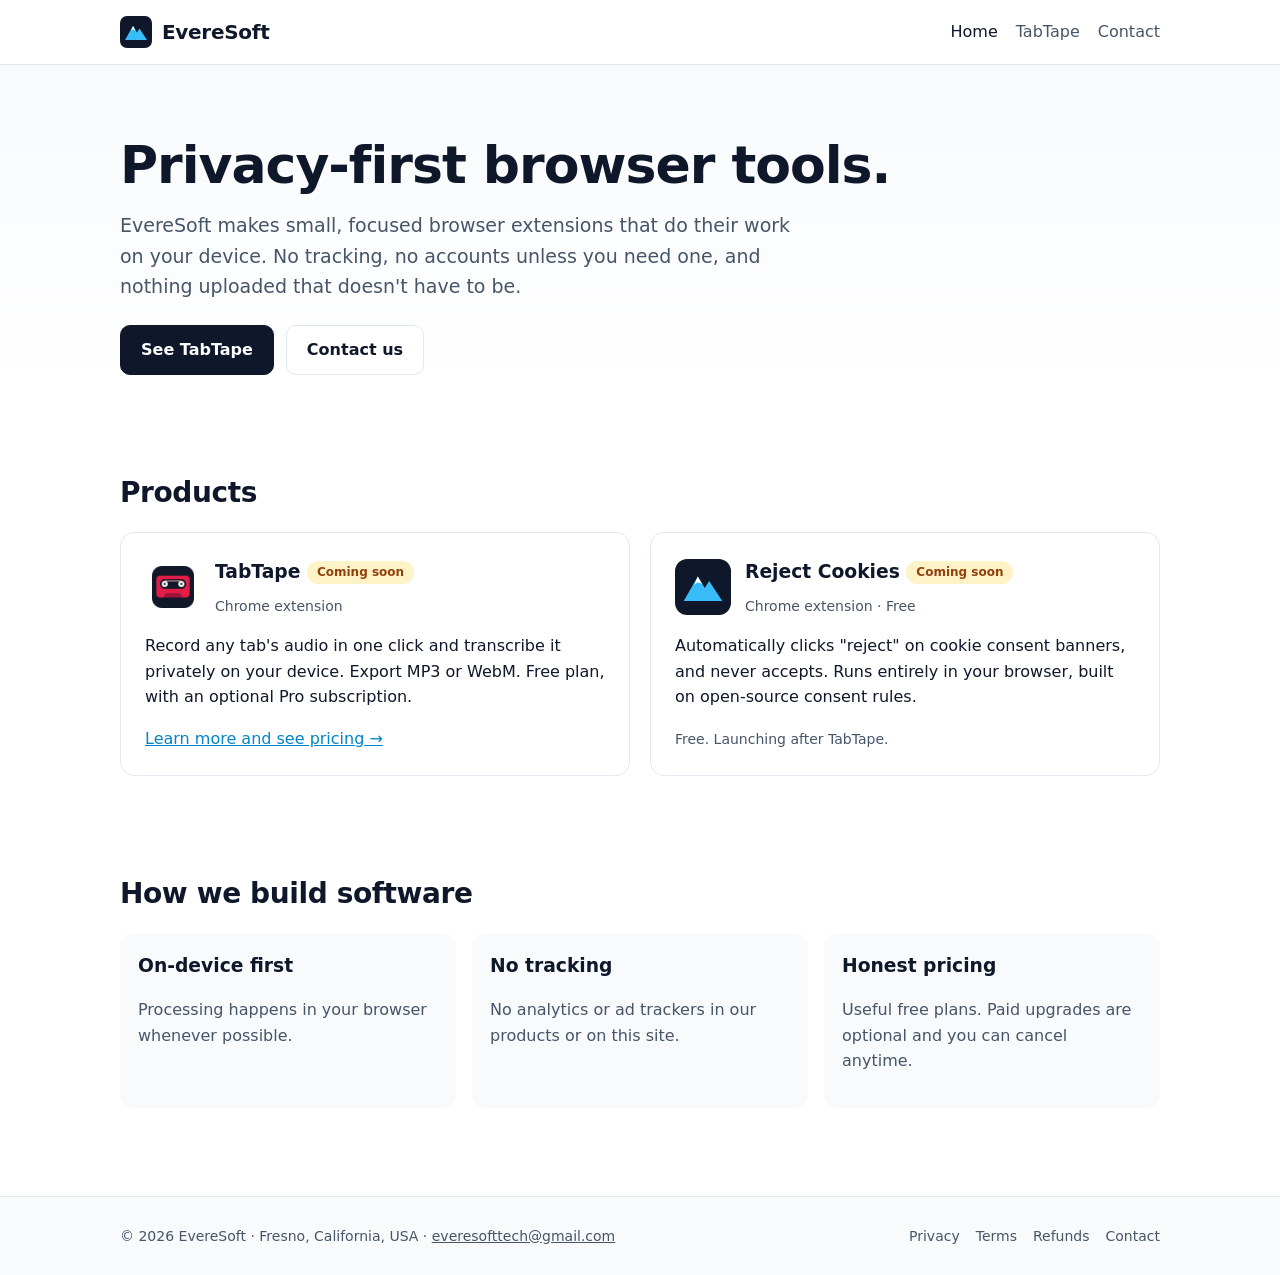
==== index.html @ 388754c8 "EvereSoft static site: home, TabTape, privacy, terms, refunds, contact" ====
<!doctype html>
<html lang="en">
<head>
<meta charset="utf-8">
<meta name="viewport" content="width=device-width, initial-scale=1">
<title>EvereSoft — Privacy-first browser tools</title>
<meta name="description" content="EvereSoft builds privacy-first browser extensions. Software that runs on your device, without tracking.">
<link rel="icon" href="assets/img/everesoft-mark.svg" type="image/svg+xml">
<link rel="icon" href="assets/img/favicon-32.png" sizes="32x32" type="image/png">
<link rel="apple-touch-icon" href="assets/img/apple-touch-icon.png">
<link rel="stylesheet" href="assets/style.css">
</head>
<body>
<header class="site-header"><div class="wrap">
<a class="brand" href="index.html"><img src="assets/img/everesoft-mark.svg" alt="" width="32" height="32">EvereSoft</a>
<nav aria-label="Main"><ul><li><a href="index.html" aria-current="page">Home</a></li><li><a href="tabtape.html">TabTape</a></li><li><a href="contact.html">Contact</a></li></ul></nav>
</div></header>
<main>
<div class="hero"><div class="wrap">
<h1>Privacy-first browser tools.</h1>
<p>EvereSoft makes small, focused browser extensions that do their work on your device. No tracking, no accounts unless you need one, and nothing uploaded that doesn't have to be.</p>
<div class="btns"><a class="btn" href="tabtape.html">See TabTape</a><a class="btn alt" href="contact.html">Contact us</a></div>
</div></div>
<section><div class="wrap">
<h2>Products</h2>
<div class="grid">
<article class="card"><div class="top"><img src="assets/img/tabtape-128.png" alt="TabTape icon" width="56" height="56"><div><h3>TabTape <span class="badge soon">Coming soon</span></h3><div class="muted small">Chrome extension</div></div></div>
<p>Record any tab's audio in one click and transcribe it privately on your device. Export MP3 or WebM. Free plan, with an optional Pro subscription.</p>
<a href="tabtape.html">Learn more and see pricing →</a></article>
<article class="card"><div class="top"><img src="assets/img/everesoft-mark.svg" alt="" width="56" height="56"><div><h3>Reject Cookies <span class="badge soon">Coming soon</span></h3><div class="muted small">Chrome extension · Free</div></div></div>
<p>Automatically clicks "reject" on cookie consent banners, and never accepts. Runs entirely in your browser, built on open-source consent rules.</p>
<span class="muted small">Free. Launching after TabTape.</span></article>
</div></div></section>
<section><div class="wrap">
<h2>How we build software</h2>
<div class="values">
<div><h3>On-device first</h3><p class="muted">Processing happens in your browser whenever possible.</p></div>
<div><h3>No tracking</h3><p class="muted">No analytics or ad trackers in our products or on this site.</p></div>
<div><h3>Honest pricing</h3><p class="muted">Useful free plans. Paid upgrades are optional and you can cancel anytime.</p></div>
</div></div></section>

</main>
<footer class="site-footer"><div class="wrap">
<div>© 2026 EvereSoft · Fresno, California, USA · <a href="mailto:everesofttech@gmail.com">everesofttech@gmail.com</a></div>
<nav aria-label="Legal"><ul><li><a href="privacy.html">Privacy</a></li><li><a href="terms.html">Terms</a></li><li><a href="refunds.html">Refunds</a></li><li><a href="contact.html">Contact</a></li></ul></nav>
</div></footer>
</body>
</html>
---- assets/style.css ----
:root{--bg:#fff;--bg2:#f8fafc;--fg:#0f172a;--muted:#475569;--line:#e2e8f0;--accent:#0284c7;--accent2:#e11d48;--r:14px;color-scheme:light}
*{box-sizing:border-box}html{-webkit-text-size-adjust:100%}
body{margin:0;font:16px/1.6 system-ui,-apple-system,"Segoe UI",Roboto,sans-serif;color:var(--fg);background:var(--bg)}
a{color:var(--accent)}img{max-width:100%;height:auto;display:block}
.wrap{max-width:1080px;margin:0 auto;padding:0 20px}
.site-header{border-bottom:1px solid var(--line);background:#fff;position:sticky;top:0;z-index:5}
.site-header .wrap{display:flex;align-items:center;justify-content:space-between;gap:16px;min-height:64px;flex-wrap:wrap}
.brand{display:flex;align-items:center;gap:10px;font-weight:800;font-size:20px;color:var(--fg);text-decoration:none;letter-spacing:-.3px}
.brand img{width:32px;height:32px}
nav ul{list-style:none;margin:0;padding:0;display:flex;gap:18px;flex-wrap:wrap}
nav a{color:var(--muted);text-decoration:none;font-weight:500}nav a:hover,nav a[aria-current]{color:var(--fg)}
.hero{padding:72px 0 48px;background:linear-gradient(180deg,var(--bg2),#fff)}
.hero h1{font-size:clamp(32px,5vw,52px);line-height:1.1;margin:0 0 16px;letter-spacing:-1px}
.hero p{font-size:19px;color:var(--muted);max-width:680px;margin:0 0 24px}
.btn{display:inline-block;padding:11px 20px;border-radius:10px;background:var(--fg);color:#fff;text-decoration:none;font-weight:600;border:1px solid var(--fg)}
.btn.alt{background:#fff;color:var(--fg);border-color:var(--line)}.btn[aria-disabled]{opacity:.65;cursor:default}
.btns{display:flex;gap:12px;flex-wrap:wrap}
section{padding:48px 0}h2{font-size:28px;margin:0 0 16px;letter-spacing:-.4px}h3{margin:0 0 8px}
.grid{display:grid;gap:20px;grid-template-columns:repeat(auto-fit,minmax(280px,1fr))}
.card{border:1px solid var(--line);border-radius:var(--r);padding:24px;background:#fff}
.card .top{display:flex;align-items:center;gap:14px;margin-bottom:12px}.card .top img{width:56px;height:56px}
.badge{display:inline-block;font-size:12px;font-weight:700;padding:2px 10px;border-radius:99px;background:#e0f2fe;color:#075985;vertical-align:middle}
.badge.soon{background:#fef3c7;color:#92400e}.badge.pro{background:#ede9fe;color:#5b21b6}
.muted{color:var(--muted)}.small{font-size:14px}
.values{display:grid;gap:16px;grid-template-columns:repeat(auto-fit,minmax(220px,1fr))}
.values div{background:var(--bg2);border-radius:var(--r);padding:18px}
.price{font-size:34px;font-weight:800}.price small{font-size:16px;font-weight:500;color:var(--muted)}
.card ul{padding-left:20px;margin:12px 0 0}.card li{margin:4px 0}
.shots{display:grid;gap:20px;grid-template-columns:repeat(auto-fit,minmax(300px,1fr))}
.shots figure{margin:0;border:1px solid var(--line);border-radius:var(--r);overflow:hidden;background:var(--bg2)}
.shots figcaption{padding:10px 14px;font-size:14px;color:var(--muted)}
.prose{max-width:760px}.prose h2{font-size:22px;margin-top:32px}.prose h3{font-size:18px;margin-top:20px}
.prose li{margin:4px 0}
.note{background:var(--bg2);border-left:4px solid var(--accent);padding:12px 16px;border-radius:8px}
.site-footer{border-top:1px solid var(--line);padding:28px 0;margin-top:40px;background:var(--bg2);font-size:14px;color:var(--muted)}
.site-footer .wrap{display:flex;justify-content:space-between;gap:16px;flex-wrap:wrap}
.site-footer ul{list-style:none;padding:0;margin:0;display:flex;gap:16px;flex-wrap:wrap}.site-footer a{color:var(--muted)}
@media (max-width:640px){.hero{padding:44px 0 28px}section{padding:32px 0}nav ul{gap:12px;font-size:15px}}
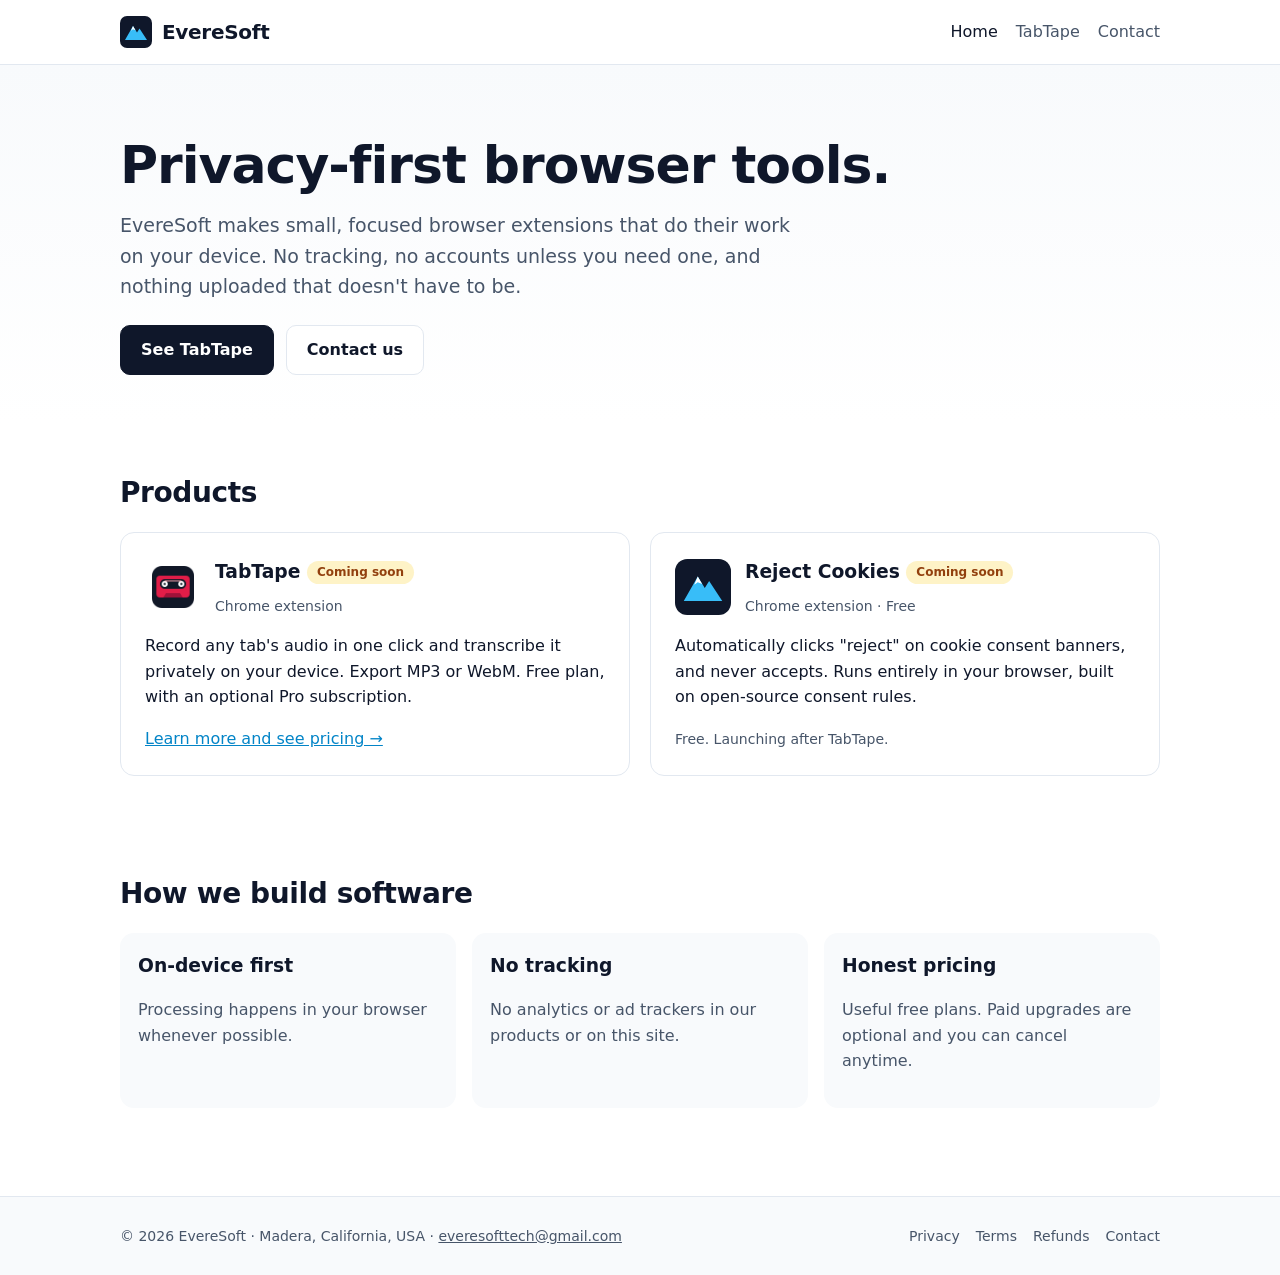
==== commit 1fd24bd5: "Remove owner name; location Madera, CA" ====
--- a/index.html
+++ b/index.html
@@ -41,7 +41,7 @@
 
 </main>
 <footer class="site-footer"><div class="wrap">
-<div>© 2026 EvereSoft · Fresno, California, USA · <a href="mailto:everesofttech@gmail.com">everesofttech@gmail.com</a></div>
+<div>© 2026 EvereSoft · Madera, California, USA · <a href="mailto:everesofttech@gmail.com">everesofttech@gmail.com</a></div>
 <nav aria-label="Legal"><ul><li><a href="privacy.html">Privacy</a></li><li><a href="terms.html">Terms</a></li><li><a href="refunds.html">Refunds</a></li><li><a href="contact.html">Contact</a></li></ul></nav>
 </div></footer>
 </body>
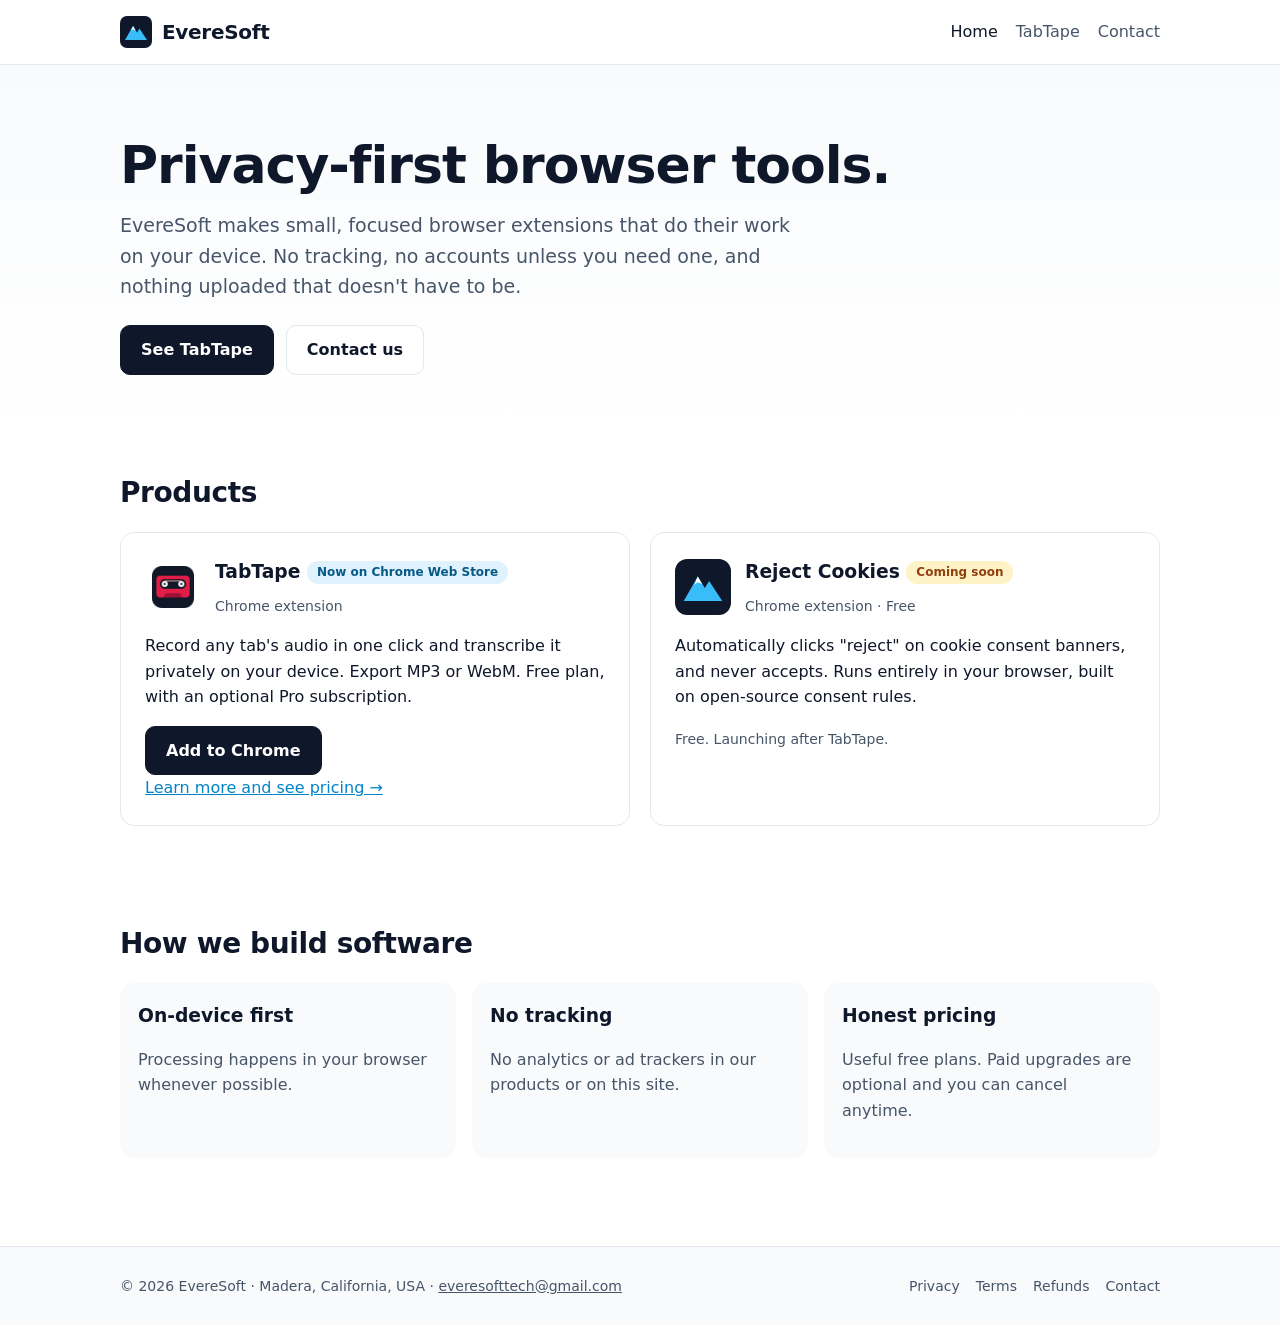
==== commit f456d06f: "TabTape live: add Chrome Web Store buttons" ====
--- a/index.html
+++ b/index.html
@@ -24,8 +24,9 @@
 <section><div class="wrap">
 <h2>Products</h2>
 <div class="grid">
-<article class="card"><div class="top"><img src="assets/img/tabtape-128.png" alt="TabTape icon" width="56" height="56"><div><h3>TabTape <span class="badge soon">Coming soon</span></h3><div class="muted small">Chrome extension</div></div></div>
+<article class="card"><div class="top"><img src="assets/img/tabtape-128.png" alt="TabTape icon" width="56" height="56"><div><h3>TabTape <span class="badge">Now on Chrome Web Store</span></h3><div class="muted small">Chrome extension</div></div></div>
 <p>Record any tab's audio in one click and transcribe it privately on your device. Export MP3 or WebM. Free plan, with an optional Pro subscription.</p>
+<div class="btns"><a class="btn" href="https://chromewebstore.google.com/detail/tabtape-record-tab-audio/dddiogncmbeimnjbfdombeapofghjjop" target="_blank" rel="noopener">Add to Chrome</a></div>
 <a href="tabtape.html">Learn more and see pricing →</a></article>
 <article class="card"><div class="top"><img src="assets/img/everesoft-mark.svg" alt="" width="56" height="56"><div><h3>Reject Cookies <span class="badge soon">Coming soon</span></h3><div class="muted small">Chrome extension · Free</div></div></div>
 <p>Automatically clicks "reject" on cookie consent banners, and never accepts. Runs entirely in your browser, built on open-source consent rules.</p>
